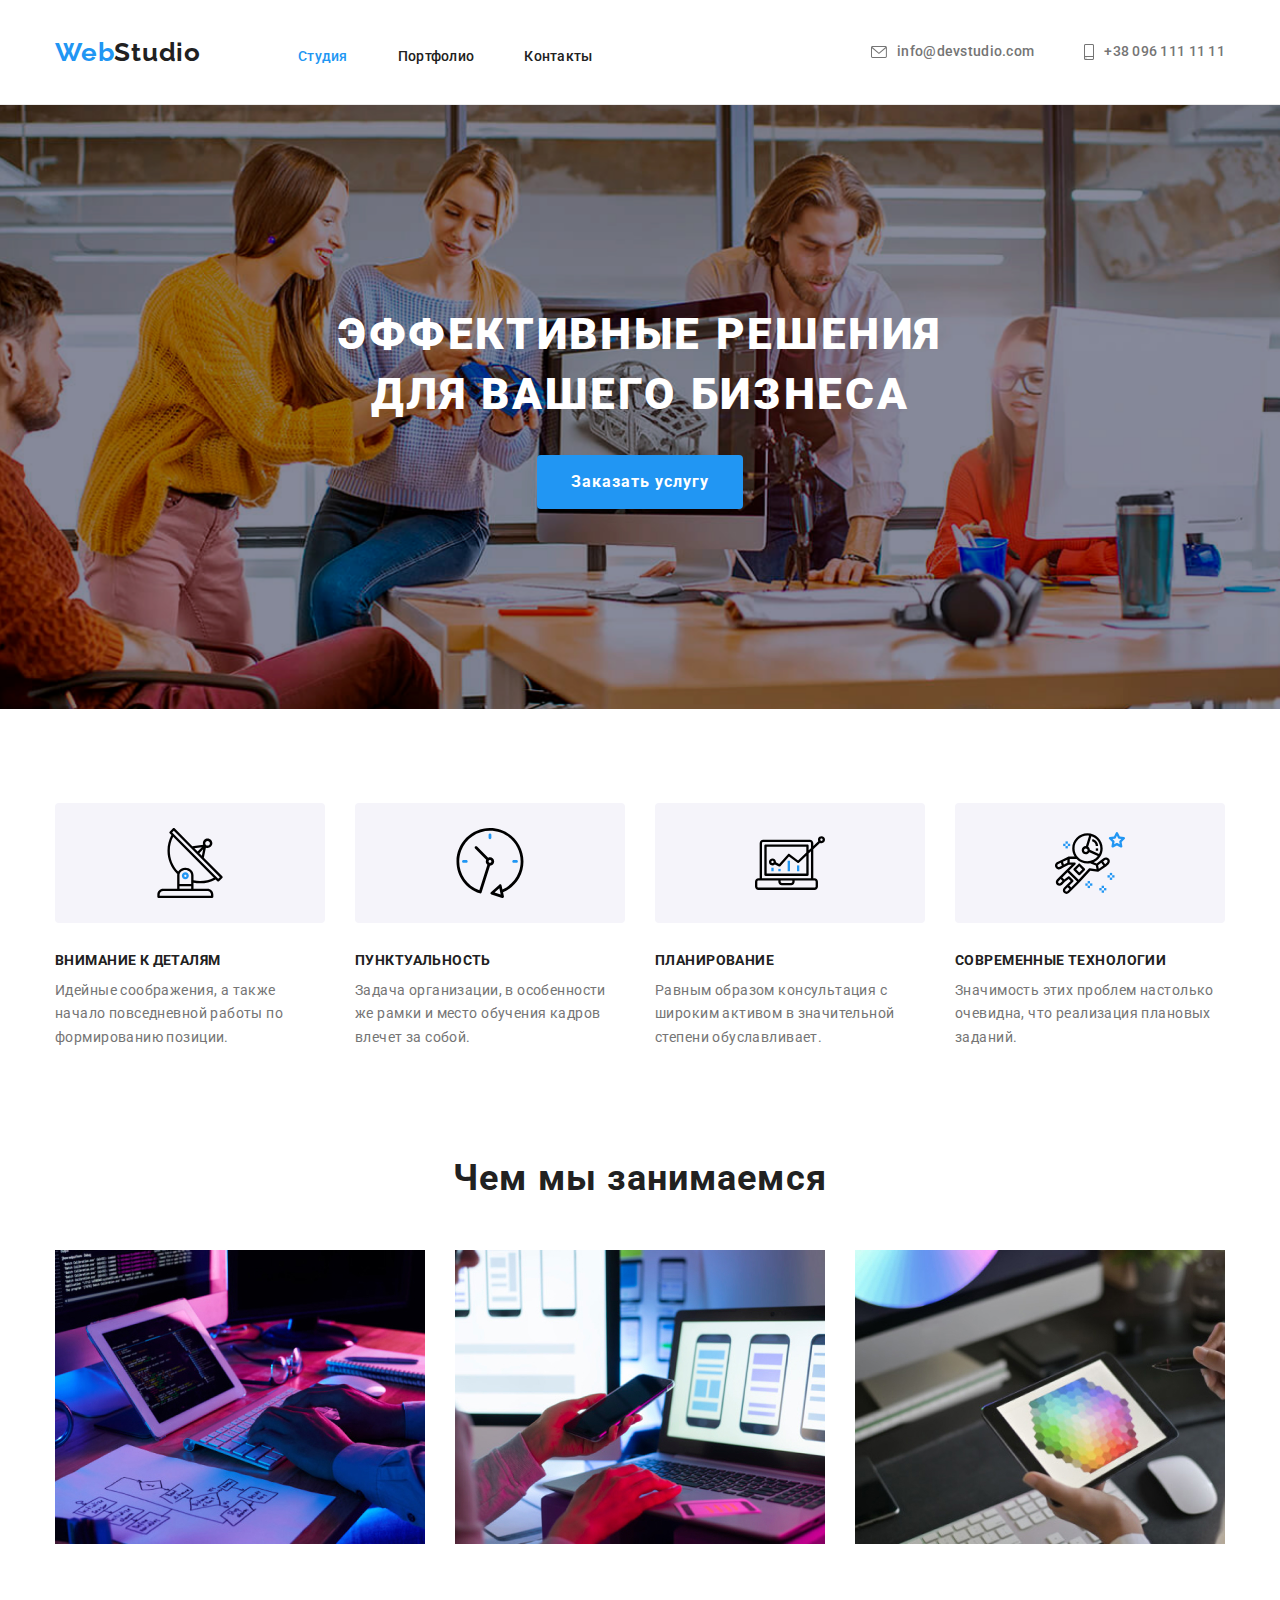
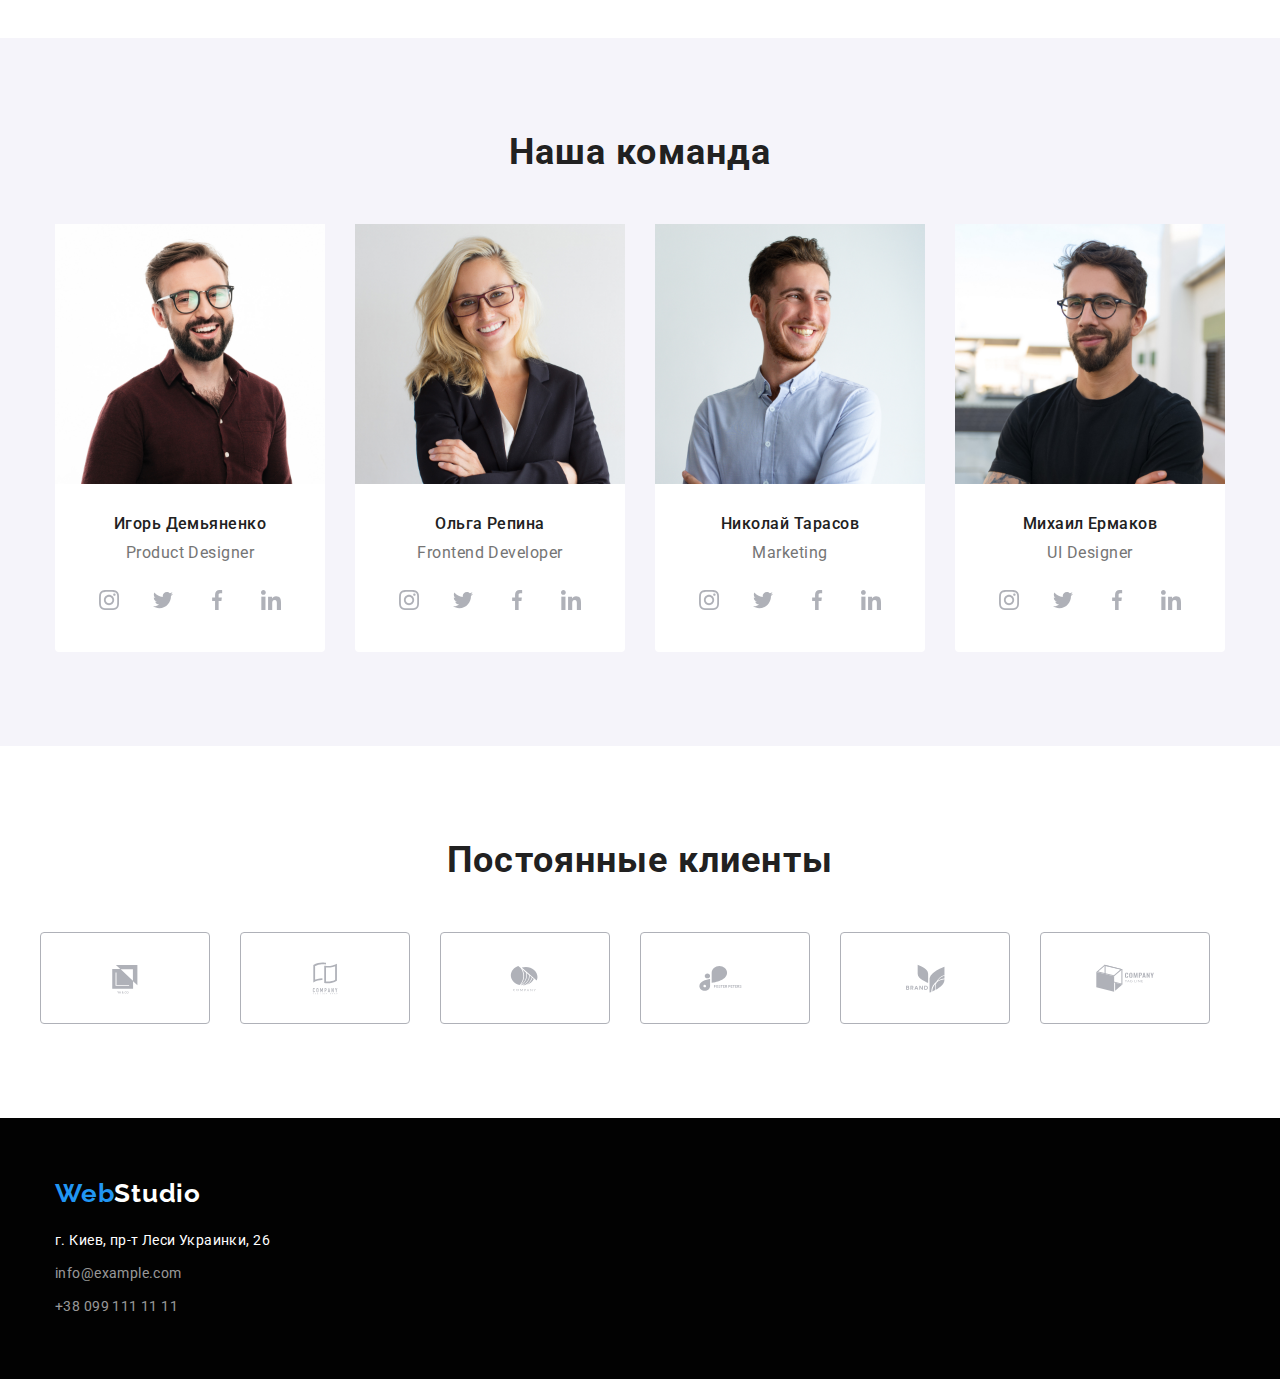
==== index.html @ 034e674b "1" ====
<!DOCTYPE html>
<html lang="ru">
  <head>
    <meta charset="UTF-8" />
    <meta http-equiv="X-UA-Compatible" content="IE=edge" />
    <meta name="viewport" content="width=device-width, initial-scale=1.0" />
    <title>Studio</title>

    <link rel="preconnect" href="https://fonts.gstatic.com" />
    <link
      href="https://fonts.googleapis.com/css2?family=Raleway:wght@700&family=Roboto:wght@400;500;700;900&display=swap"
      rel="stylesheet"
    />
    <link
      rel="stylesheet"
      type="text/css"
      href="https://cdnjs.cloudflare.com/ajax/libs/modern-normalize/1.0.0/modern-normalize.min.css"
    />
    <link rel="stylesheet" href="./css/styles.css" />
  </head>

  <body>
    <header class="header">
      <div class="container">
        <nav>
          <a class="link logo-header" href="./index.html"
            ><span class="logo-accent">Web</span>Studio</a
          >
          <ul class="header-nav">
            <li class="list-item">
              <a class="link current" href="">Студия</a>
            </li>
            <li class="list-item">
              <a class="link" href="./other/portfolio.html">Портфолио</a>
            </li>
            <li class="list-item"><a class="link" href="">Контакты</a></li>
          </ul>
        </nav>

        <ul class="contacts-header">
          <li class="list-item address-list">
            <a class="link address-link" href="mailto:info@devstudio.com">
              <svg class="address-icons-mail" width="16px" height="12px">
                <use href="./images/icon/icons.svg#icon-envelope"></use>
              </svg>
              info@devstudio.com
            </a>
          </li>
          <li class="list-item">
            <a class="link address-link" href="tel:+380961111111">
              <svg class="address-icons-phone" width="10px" height="16px">
                <use href="./images/icon/icons.svg#icon-smartphone"></use>
              </svg>
              +38 096 111 11 11</a
            >
          </li>
        </ul>
      </div>
    </header>

    <main>
      <section class="section hero-section hero-section-bg">
        <h1 class="hero-heading">
          Эффективные решения <br />для вашего бизнеса
        </h1>
        <button class="hero-button" type="button">Заказать услугу</button>
      </section>
      <section class="section advantages">
        <div class="container">
          <h2 class="visually-hidden-heading">Преимущества</h2>
          <ul class="advantages-list">
            <li class="list-item">
              <div class="advantage-bg">
                <svg class="icons-advantage" width="70px" height="70px">
                  <use href="./images/icon/icons.svg#icon-antenna"></use>
                </svg>
              </div>
              <h3>Внимание к деталям</h3>
              <p>
                Идейные соображения, а также начало повседневной работы по
                формированию позиции.
              </p>
            </li>
            <li class="list-item">
              <div class="advantage-bg">
                <svg class="icons-advantage" width="70px" height="70px">
                  <use href="./images/icon/icons.svg#icon-clock"></use>
                </svg>
              </div>
              <h3>Пунктуальность</h3>
              <p>
                Задача организации, в особенности же рамки и место обучения
                кадров влечет за собой.
              </p>
            </li>
            <li class="list-item">
              <div class="advantage-bg">
                <svg class="icons-advantage" width="70px" height="70px">
                  <use href="./images/icon/icons.svg#icon-diagram"></use>
                </svg>
              </div>
              <h3>Планирование</h3>
              <p>
                Равным образом консультация с широким активом в значительной
                степени обуславливает.
              </p>
            </li>
            <li class="list-item">
              <div class="advantage-bg">
                <svg class="icons-advantage" width="70px" height="70px">
                  <use href="./images/icon/icons.svg#icon-astronaut"></use>
                </svg>
              </div>
              <h3>Современные технологии</h3>
              <p>
                Значимость этих проблем настолько очевидна, что реализация
                плановых заданий.
              </p>
            </li>
          </ul>
        </div>
      </section>
      <section class="section what-we-do">
        <div class="container">
          <h2 class="section-heading">Чем мы занимаемся</h2>
          <ul class="card-set what-we-do">
            <li class="list-item what-we-do-item">
              <img
                src="./images/img1.jpg"
                alt="Человек печатает на клавиатуре"
                width="370"
              />
            </li>
            <li class="list-item what-we-do-item">
              <img
                src="./images/img2.jpg"
                alt="Человек синхронизирует телефон с компютером"
                width="370"
              />
            </li>
            <li class="list-item what-we-do-item">
              <img
                src="./images/img3.jpg"
                alt="Палитра цветов на планшете"
                width="370"
              />
            </li>
          </ul>
        </div>
      </section>
      <section class="section our-team">
        <div class="container">
          <h2 class="section-heading">Наша команда</h2>
          <ul class="card-set our-team">
            <li class="list-item team-participant">
              <img
                src="./images/team/img1.jpg"
                alt="Игорь Демьяненко"
                width="270"
              />
              <h3>Игорь Демьяненко</h3>
              <p>Product Designer</p>
              <ul class="list-item social-icons">
                <li class="social-icons-item">
                  <a
                    href=""
                    class="social-icons-link"
                    target="_blank"
                    rel="noopener noreferren"
                  >
                    <svg class="social-icons-svg">
                      <use href="./images/icon/icons.svg#icon-instagram"></use>
                    </svg>
                  </a>
                </li>
                <li class="social-icons-item">
                  <a
                    href=""
                    class="social-icons-link"
                    target="_blank"
                    rel="noopener noreferren"
                  >
                    <svg class="social-icons-svg">
                      <use href="./images/icon/icons.svg#icon-twitter"></use>
                    </svg>
                  </a>
                </li>
                <li class="social-icons-item">
                  <a
                    href=""
                    class="social-icons-link"
                    target="_blank"
                    rel="noopener noreferren"
                  >
                    <svg class="social-icons-svg">
                      <use href="./images/icon/icons.svg#icon-facebook"></use>
                    </svg>
                  </a>
                </li>
                <li class="social-icons-item">
                  <a
                    href=""
                    class="social-icons-link"
                    target="_blank"
                    rel="noopener noreferren"
                  >
                    <svg class="social-icons-svg">
                      <use href="./images/icon/icons.svg#icon-linkedin"></use>
                    </svg>
                  </a>
                </li>
              </ul>
            </li>
            <li class="list-item team-participant">
              <img
                src="./images/team/img2.jpg"
                alt="Ольга Репина"
                width="270"
              />
              <h3>Ольга Репина</h3>
              <p>Frontend Developer</p>
              <ul class="list-item social-icons">
                <li class="social-icons-item">
                  <a
                    href=""
                    class="social-icons-link"
                    target="_blank"
                    rel="noopener noreferren"
                  >
                    <svg class="social-icons-svg">
                      <use href="./images/icon/icons.svg#icon-instagram"></use>
                    </svg>
                  </a>
                </li>
                <li class="social-icons-item">
                  <a
                    href=""
                    class="social-icons-link"
                    target="_blank"
                    rel="noopener noreferren"
                  >
                    <svg class="social-icons-svg">
                      <use href="./images/icon/icons.svg#icon-twitter"></use>
                    </svg>
                  </a>
                </li>
                <li class="social-icons-item">
                  <a
                    href=""
                    class="social-icons-link"
                    target="_blank"
                    rel="noopener noreferren"
                  >
                    <svg class="social-icons-svg">
                      <use href="./images/icon/icons.svg#icon-facebook"></use>
                    </svg>
                  </a>
                </li>
                <li class="social-icons-item">
                  <a
                    href=""
                    class="social-icons-link"
                    target="_blank"
                    rel="noopener noreferren"
                  >
                    <svg class="social-icons-svg">
                      <use href="./images/icon/icons.svg#icon-linkedin"></use>
                    </svg>
                  </a>
                </li>
              </ul>
            </li>
            <li class="list-item team-participant">
              <img
                src="./images/team/img3.jpg"
                alt="Николай Тарасов"
                width="270"
              />
              <h3>Николай Тарасов</h3>
              <p>Marketing</p>
              <ul class="list-item social-icons">
                <li class="social-icons-item">
                  <a
                    href=""
                    class="social-icons-link"
                    target="_blank"
                    rel="noopener noreferren"
                  >
                    <svg class="social-icons-svg">
                      <use href="./images/icon/icons.svg#icon-instagram"></use>
                    </svg>
                  </a>
                </li>
                <li class="social-icons-item">
                  <a
                    href=""
                    class="social-icons-link"
                    target="_blank"
                    rel="noopener noreferren"
                  >
                    <svg class="social-icons-svg">
                      <use href="./images/icon/icons.svg#icon-twitter"></use>
                    </svg>
                  </a>
                </li>
                <li class="social-icons-item">
                  <a
                    href=""
                    class="social-icons-link"
                    target="_blank"
                    rel="noopener noreferren"
                  >
                    <svg class="social-icons-svg">
                      <use href="./images/icon/icons.svg#icon-facebook"></use>
                    </svg>
                  </a>
                </li>
                <li class="social-icons-item">
                  <a
                    href=""
                    class="social-icons-link"
                    target="_blank"
                    rel="noopener noreferren"
                  >
                    <svg class="social-icons-svg">
                      <use href="./images/icon/icons.svg#icon-linkedin"></use>
                    </svg>
                  </a>
                </li>
              </ul>
            </li>
            <li class="list-item team-participant">
              <img
                src="./images/team/img4.jpg"
                alt="Михаил Ермаков"
                width="270"
              />
              <h3>Михаил Ермаков</h3>
              <p>UI Designer</p>
              <ul class="list-item social-icons">
                <li class="social-icons-item">
                  <a
                    href=""
                    class="social-icons-link"
                    target="_blank"
                    rel="noopener noreferren"
                  >
                    <svg class="social-icons-svg">
                      <use href="./images/icon/icons.svg#icon-instagram"></use>
                    </svg>
                  </a>
                </li>
                <li class="social-icons-item">
                  <a
                    href=""
                    class="social-icons-link"
                    target="_blank"
                    rel="noopener noreferren"
                  >
                    <svg class="social-icons-svg">
                      <use href="./images/icon/icons.svg#icon-twitter"></use>
                    </svg>
                  </a>
                </li>
                <li class="social-icons-item">
                  <a
                    href=""
                    class="social-icons-link"
                    target="_blank"
                    rel="noopener noreferren"
                  >
                    <svg class="social-icons-svg">
                      <use href="./images/icon/icons.svg#icon-facebook"></use>
                    </svg>
                  </a>
                </li>
                <li class="social-icons-item">
                  <a
                    href=""
                    class="social-icons-link"
                    target="_blank"
                    rel="noopener noreferren"
                  >
                    <svg class="social-icons-svg">
                      <use href="./images/icon/icons.svg#icon-linkedin"></use>
                    </svg>
                  </a>
                </li>
              </ul>
            </li>
          </ul>
        </div>
      </section>
      <section class="section">
        <div class="container-1">
          <h2 class="section-heading">Постоянные клиенты</h2>
          <ul class="clients-list">
            <li class="list-item">
              <a class="link client" aria-label="client" href="">
                <svg class="icon-client" width="106px" height="60px">
                  <use href="../images/icon/icons.svg#icon-client1"></use>
                </svg>
              </a>
            </li>
            <li class="list-item">
              <a class="link client" aria-label="client" href="">
                <svg class="icon-client" width="106px" height="60px">
                  <use href="../images/icon/icons.svg#icon-client2"></use>
                </svg>
              </a>
            </li>
            <li class="list-item">
              <a class="link client" aria-label="client" href="">
                <svg class="icon-client" width="106px" height="60px">
                  <use href="../images/icon/icons.svg#icon-client3"></use>
                </svg>
              </a>
            </li>
            <li class="list-item">
              <a class="link client" aria-label="client" href="">
                <svg class="icon-client" width="106px" height="60px">
                  <use href="../images/icon/icons.svg#icon-client4"></use>
                </svg>
              </a>
            </li>
            <li class="list-item">
              <a class="link client" aria-label="client" href="">
                <svg class="icon-client" width="106px" height="60px">
                  <use href="../images/icon/icons.svg#icon-client5"></use>
                </svg>
              </a>
            </li>
            <li class="list-item">
              <a class="link client" aria-label="client" href="">
                <svg class="icon-client" width="106px" height="60px">
                  <use href="../images/icon/icons.svg#icon-client6"></use>
                </svg>
              </a>
            </li>
          </ul>
        </div>
      </section>
    </main>
    <footer class="footer">
      <div class="container">
        <a class="link logo-footer" href="./index.html"
          ><span class="logo-accent">Web</span>Studio</a
        >
        <address>
          <p class="address-footer">г. Киев, пр-т Леси Украинки, 26</p>
          <ul class="contacts-footer">
            <li class="list-item">
              <a class="link" href="mailto:info@example.com"
                >info@example.com</a
              >
            </li>
            <li class="list-item">
              <a class="link" href="tel:+380991111111">+38 099 111 11 11</a>
            </li>
          </ul>
        </address>
      </div>
    </footer>
  </body>
</html>
---- css/styles.css ----
:root {
  --main-text-color: #757575;
  --heading-text-color: #212121;
  --accent-color: #2196f3;
  --primary-white-color: #fff;
  --background-color-light-grey: #f5f4fa;
  --background-color-dark-gray: #020202;
  --main-font: "Roboto", sans-serif;
  --social-color: #afb1b8;

  --corner-radius: 4px;
  --card-items-gap: 30px;
}
html {
  box-sizing: border-box;
}
*,
*::before,
*::after {
  box-sizing: inherit;
}
body {
  font-family: var(--main-font);
  font-style: normal;
  background-color: var(--primary-white-color);
  color: var(--main-text-color);
}
h1,
h2,
h3,
p {
  margin-top: 0;
}

ul {
  margin: 0;
  padding-left: 0;
}

img {
  display: block;
  max-width: 100%;
  height: auto;
}

.container {
  width: 1200px;
  padding-left: 15px;
  padding-right: 15px;
  margin-right: auto;
  margin-left: auto;
}

.link {
  text-decoration: none;
}

.list-item .link:hover,
.list-item .link:focus {
  color: var(--accent-color);
}

.list-item {
  list-style-type: none;
}
.section-heading {
  font-weight: 700;
  font-size: 36px;
  line-height: 1.166;
  text-align: center;
  letter-spacing: 0.03em;

  color: var(--heading-text-color);
  margin-bottom: 50px;
}
.card-set {
  display: flex;
  flex-wrap: wrap;
}
.section {
  padding-top: 94px;
  padding-bottom: 94px;
}

.logo-header {
  font-family: "Raleway";
  font-style: normal;
  font-weight: 700;
  font-size: 26px;
  line-height: 1.19;
  letter-spacing: 0.03em;
  color: var(--heading-text-color);

  margin-right: 93px;
}
.logo-footer {
  font-family: "Raleway";
  font-style: normal;
  font-weight: 700;
  font-size: 26px;
  line-height: 1.19;
  letter-spacing: 0.03em;
  color: var(--primary-white-color);
  display: inline-block;
  margin-bottom: 20px;
}
.logo-accent {
  color: var(--accent-color);
}
.header {
  border-bottom: 1px solid #ececec;
}
.header .container {
  display: flex;
  align-items: center;
  padding-top: 24px;
  padding-bottom: 24px;
}
.header-nav {
  font-weight: 500;
  font-size: 14px;
  line-height: 1.14;
  letter-spacing: 0.02em;

  color: var(--heading-text-color);

  display: inline-flex;
}
.header-nav .list-item:not(:last-child) {
  margin-right: 50px;
}
.header-nav .link {
  color: var(--heading-text-color);
  padding-bottom: 20px;
  padding-top: 20px;
}
.header-nav .current {
  color: var(--accent-color);
}
.contacts-header .link {
  color: var(--main-text-color);
  padding-bottom: 20px;
  padding-top: 20px;
}
.contacts-header .list-item:not(:last-child) {
  margin-right: 50px;
}
.contacts-header {
  font-style: normal;
  font-weight: 500;
  font-size: 14px;
  line-height: 1.14;
  letter-spacing: 0.02em;
  color: var(--main-text-color);
  display: flex;
  margin-left: auto;
  align-items: center;
}
.hero-section {
  margin-left: auto;
  margin-right: auto;
  text-align: center;
  padding-top: 200px;
  padding-bottom: 200px;
}
.hero-section-bg {
  background-image: url(../images/main.png);
  background-repeat: no-repeat;
  background-position: center;
  background-size: cover;
}
.hero-heading {
  font-weight: 900;
  font-size: 44px;
  line-height: 1.36;
  letter-spacing: 0.06em;
  text-transform: uppercase;
  margin-left: auto;
  margin-right: auto;
  margin-bottom: 30px;
  color: var(--primary-white-color);
}
.hero-button {
  background-color: var(--accent-color);
  color: var(--primary-white-color);
  font-weight: 700;
  font-size: 16px;
  line-height: 1.87;
  text-align: center;
  letter-spacing: 0.06em;
  cursor: pointer;
  padding: 10px 32px;
  border-radius: var(--corner-radius);
  border-color: transparent;
  min-width: 200px;
  min-height: 50px;
}
.section.advantages {
  padding-bottom: 0px;
}
.advantages-list {
  display: flex;
  flex-wrap: wrap;
  margin-left: -30px;
  margin-top: -30px;
}
.advantages-list .list-item {
  margin-top: var(--card-items-gap);
  margin-left: var(--card-items-gap);
  flex-basis: calc((100% - 120px) / 4);
}
.visually-hidden-heading {
  position: absolute;
  width: 1px;
  height: 1px;
  border: 0;
  margin: -1px;
  padding: 0;
  clip: rect(0 0 0 0);
  overflow: hidden;
}
.advantages-list h3 {
  font-weight: 700;
  font-size: 14px;
  line-height: 1.14;
  letter-spacing: 0.03em;
  text-transform: uppercase;
  color: var(--heading-text-color);
  margin-bottom: 10px;
}
.advantages-list p {
  font-weight: 400;
  font-size: 14px;
  line-height: 1.71;
  letter-spacing: 0.03em;

  color: var(--main-text-color);
}
.what-we-do-item {
  margin-top: var(--card-items-gap);
  margin-left: var(--card-items-gap);
  flex-basis: calc((100% - 90px) / 3);
}
.card-set.what-we-do {
  margin-top: -30px;
  margin-left: -30px;
}
.section.our-team {
  background-color: var(--background-color-light-grey);
}
.card-set.our-team {
  margin-top: -30px;
  margin-left: -30px;
}
.list-item.team-participant {
  margin-top: var(--card-items-gap);
  margin-left: var(--card-items-gap);
  flex-basis: calc((100% - 120px) / 4);
  background-color: var(--primary-white-color);
  border-radius: var(--corner-radius);
}
.team-participant img {
  margin-bottom: 30px;
}
.team-participant > h3 {
  font-weight: 500;
  font-size: 16px;
  line-height: 1.187;
  letter-spacing: 0.03em;
  color: var(--heading-text-color);
  text-align: center;
  margin-bottom: 10px;
}
.team-participant > p {
  font-weight: 400;
  font-size: 16px;
  line-height: 1.187;
  letter-spacing: 0.03em;
  text-align: center;

  color: var(--main-text-color);
}
.studio-works-nav {
  display: flex;
  justify-content: center;
  margin-bottom: 50px;
}
.studio-works-nav .list-item:not(:last-child) {
  margin-right: 8px;
}
.button-studio-works {
  font-family: var(--main-font);
  font-weight: 500;
  font-size: 16px;
  line-height: 1.62;
  text-align: center;
  letter-spacing: 0.03em;
  color: var(--heading-text-color);
  background-color: var(--background-color-light-grey);
  cursor: pointer;
  border-radius: var(--corner-radius);
  border-color: transparent;
  padding: 6px 22px;
}
.button-studio-works:hover,
.button-studio-works:focus {
  color: #fff;
  background-color: var(--accent-color);
  cursor: pointer;
}
.studio-work-item-description {
  padding: 20px 24px;
  border: 1px solid #eeee;
}
.studio-work-item h2 {
  font-weight: 700;
  font-size: 18px;
  line-height: 2;
  letter-spacing: 0.06em;

  color: var(--heading-text-color);
  margin-bottom: 4px;
}
.studio-work-item p {
  font-weight: 400;
  font-size: 16px;
  line-height: 1.87;
  letter-spacing: 0.03em;

  color: var(--main-text-color);
  margin-bottom: 0;
}
.list-item.studio-work-item {
  margin-top: var(--card-items-gap);
  margin-left: var(--card-items-gap);
  flex-basis: calc((100% - 90px) / 3);
}
.card-set.studio-works {
  margin-top: -30px;
  margin-left: -30px;
}

/* для сітки без формули */
/* .studio-work-item {
  margin-bottom: 30px;
}

.card-set.studio-works {
  justify-content: space-between;
} */
.footer {
  display: flex;
  padding-top: 60px;
  padding-bottom: 60px;
  background-color: var(--background-color-dark-gray);
}
.footer.container {
  margin-right: auto;
}
.contacts-footer {
  font-style: normal;
  font-weight: 400;
  font-size: 14px;
  line-height: 1.71;
  letter-spacing: 0.03em;
  color: rgba(255, 255, 255, 0.6);
}
.contacts-footer .link {
  color: rgba(255, 255, 255, 0.6);
}
.address-footer {
  font-style: normal;
  font-weight: 400;
  font-size: 14px;
  line-height: 1.71;
  letter-spacing: 0.03em;
  color: var(--primary-white-color);
  margin-bottom: 9px;
}
.contacts-footer .list-item:not(:last-child) {
  margin-bottom: 9px;
}
.social-icons {
  display: flex;
  justify-content: center;
}
.social-icons-item:not(:last-child) {
  margin-right: 10px;
  padding-bottom: 30px;
}
.social-icons-link {
  display: flex;
  align-items: center;
  justify-content: center;
  width: 44px;
  height: 44px;
  border-radius: 50%;
  background-color: var(--primary-white-color);
}
.social-icons-link:focus,
.social-icons-link:hover {
  background-color: var(--accent-color);
}
.social-icons-link:hover .social-icons-svg,
.social-icons-link:focus .social-icons-svg {
  fill: var(--primary-white-color);
}
.social-icons-svg {
  fill: var(--social-color);
  width: 20px;
  height: 20px;
}
.address-icons-mail {
  fill: currentColor;
  margin-right: 10px;
}
.address-list {
  display: flex;
}
.address-link {
  display: inline-flex;
  align-items: center;
}
.address-icons-phone {
  fill: currentColor;
  margin-right: 10px;
}
.address-link:not(:last-child) {
  margin-right: 30px;
}
.advantage-bg {
  width: 270px;
  height: 120px;
  margin-bottom: 30px;
  background-color: var(--background-color-light-grey);
  display: flex;
  align-items: center;
  justify-content: center;
  border-radius: 4px;
}
.clients-list {
  display: flex;
  flex-wrap: wrap;
  justify-content: center;
}

.link.client {
  display: flex;
  width: 170px;
  height: 92px;
  padding: 16px 32px;
  border-radius: 4px;
  border: 1px solid var(--social-color);
  margin-right: 30px;
}

.link.client:hover,
.link.client:focus {
  border-color: var(--accent-color);
}
.icon-client {
  fill: var(--social-color);
}

.link:hover .icon-client,
.link:focus .icon-client {
  fill: var(--accent-color);
}
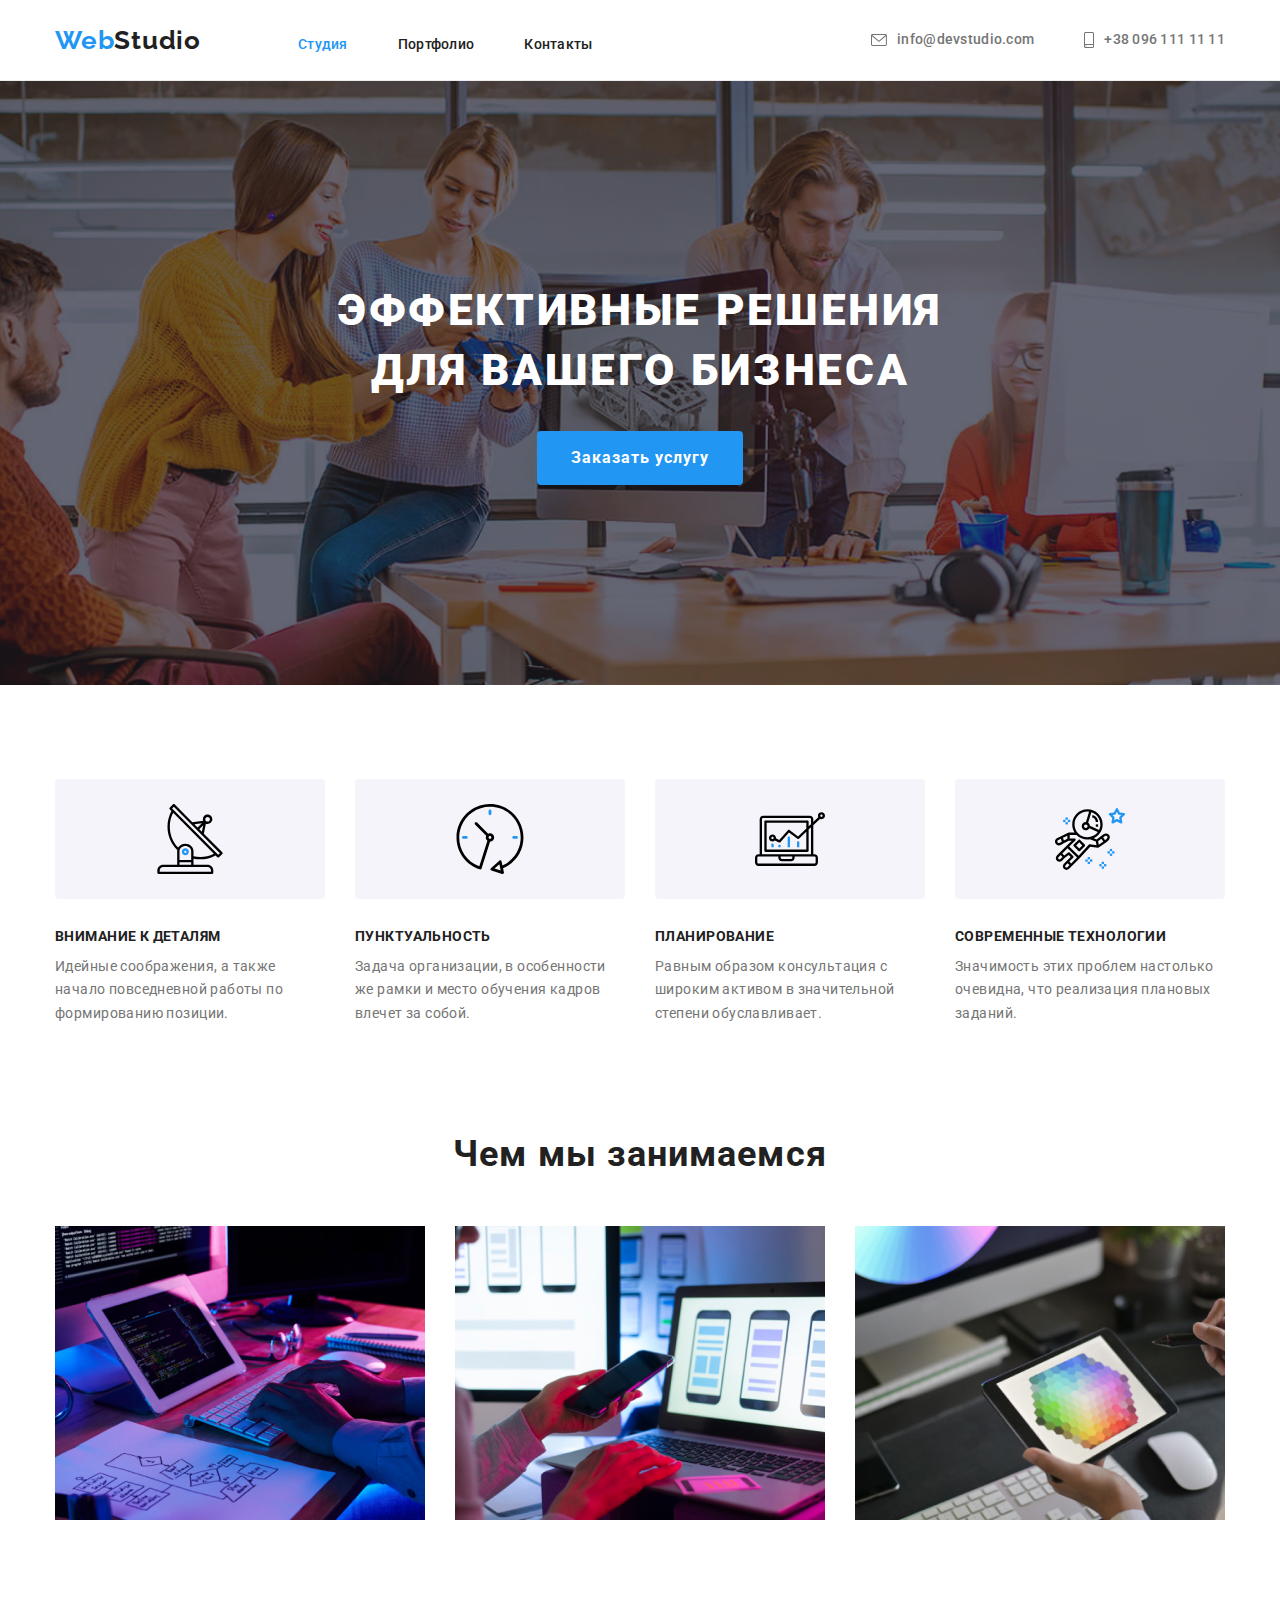
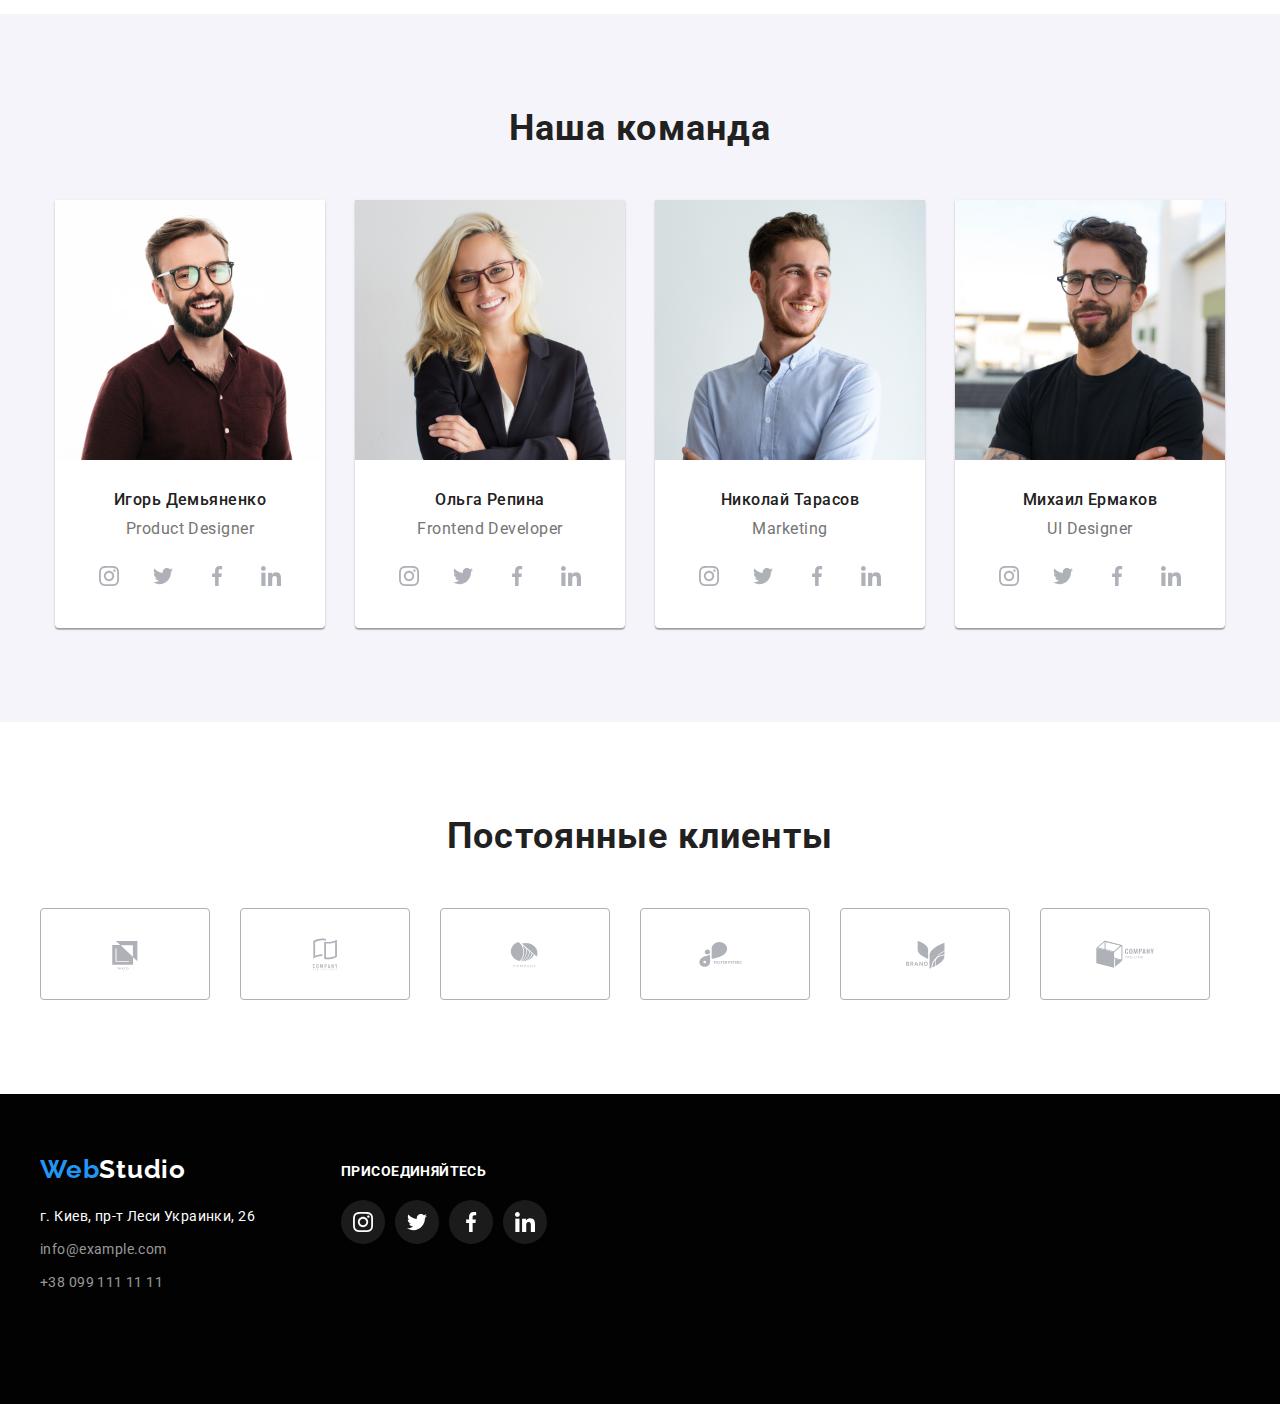
==== commit a32514f6: "full" ====
--- a/index.html
+++ b/index.html
@@ -442,23 +442,82 @@
       </section>
     </main>
     <footer class="footer">
-      <div class="container">
-        <a class="link logo-footer" href="./index.html"
-          ><span class="logo-accent">Web</span>Studio</a
-        >
-        <address>
-          <p class="address-footer">г. Киев, пр-т Леси Украинки, 26</p>
-          <ul class="contacts-footer">
-            <li class="list-item">
-              <a class="link" href="mailto:info@example.com"
-                >info@example.com</a
+      <div class="container-f">
+        <div class="footer-contacts-wrapper">
+          <a class="link logo-footer" href="./index.html"
+            ><span class="logo-accent">Web</span>Studio</a
+          >
+          <address>
+            <p class="address-footer">г. Киев, пр-т Леси Украинки, 26</p>
+            <ul class="contacts-footer">
+              <li class="list-item">
+                <a class="link" href="mailto:info@example.com"
+                  >info@example.com</a
+                >
+              </li>
+              <li class="list-item">
+                <a class="link" href="tel:+380991111111">+38 099 111 11 11</a>
+              </li>
+            </ul>
+          </address>
+        </div>
+        <div class="join-us-wrapper">
+          <h3>Присоединяйтесь</h3>
+          <ul class="socials-list-footer">
+            <li class="list-item">
+              <a
+                class="social-icons-link-f"
+                target="_blank"
+                rel="noopener noreffer"
+                aria-label="Instagram"
+                href="https://www.instagram.com"
               >
-            </li>
-            <li class="list-item">
-              <a class="link" href="tel:+380991111111">+38 099 111 11 11</a>
+                <svg class="icon-footer">
+                  <use href="../images/icon/icons.svg#icon-instagram"></use>
+                </svg>
+              </a>
+            </li>
+            <li class="list-item">
+              <a
+                class="social-icons-link-f"
+                target="_blank"
+                rel="noopener noreffer"
+                aria-label="Twitter"
+                href="https://twitter.com"
+              >
+                <svg class="icon-footer">
+                  <use href="./images/icon/icons.svg#icon-twitter"></use>
+                </svg>
+              </a>
+            </li>
+            <li class="list-item">
+              <a
+                class="social-icons-link-f"
+                target="_blank"
+                rel="noopener noreffer"
+                aria-label="Facebook"
+                href="https://facebook.com"
+              >
+                <svg class="icon-footer">
+                  <use href="./images/icon/icons.svg#icon-facebook"></use>
+                </svg>
+              </a>
+            </li>
+            <li class="list-item">
+              <a
+                class="social-icons-link-f"
+                target="_blank"
+                rel="noopener noreffer"
+                aria-label="Linkedin"
+                href="https://linkedin.com"
+              >
+                <svg class="link icon-footer">
+                  <use href="./images/icon/icons.svg#icon-linkedin"></use>
+                </svg>
+              </a>
             </li>
           </ul>
-        </address>
+        </div>
       </div>
     </footer>
   </body>
--- a/css/styles.css
+++ b/css/styles.css
@@ -111,6 +111,8 @@
   border-bottom: 1px solid #ececec;
 }
 .header .container {
+  max-width: 1600px;
+  max-height: 80px;
   display: flex;
   align-items: center;
   padding-top: 24px;
@@ -164,10 +166,16 @@
   padding-bottom: 200px;
 }
 .hero-section-bg {
-  background-image: url(../images/main.png);
+  background-image: linear-gradient(
+      to right,
+      rgba(47, 48, 58, 0.4),
+      rgba(47, 48, 58, 0.4)
+    ),
+    url(../images/main.png);
   background-repeat: no-repeat;
   background-position: center;
   background-size: cover;
+  max-width: 1600px;
 }
 .hero-heading {
   font-weight: 900;
@@ -241,6 +249,7 @@
   margin-left: var(--card-items-gap);
   flex-basis: calc((100% - 90px) / 3);
 }
+
 .card-set.what-we-do {
   margin-top: -30px;
   margin-left: -30px;
@@ -258,6 +267,9 @@
   flex-basis: calc((100% - 120px) / 4);
   background-color: var(--primary-white-color);
   border-radius: var(--corner-radius);
+  box-shadow: 0px 1px 3px rgba(0, 0, 0, 0.12), 0px 1px 1px rgba(0, 0, 0, 0.14),
+    0px 2px 1px rgba(0, 0, 0, 0.2);
+  border-radius: 0px 0px 4px 4px;
 }
 .team-participant img {
   margin-bottom: 30px;
@@ -307,6 +319,8 @@
   color: #fff;
   background-color: var(--accent-color);
   cursor: pointer;
+  box-shadow: 0px 3px 1px rgba(0, 0, 0, 0.1), 0px 1px 2px rgba(0, 0, 0, 0.08),
+    0px 2px 2px rgba(0, 0, 0, 0.12);
 }
 .studio-work-item-description {
   padding: 20px 24px;
@@ -335,6 +349,11 @@
   margin-left: var(--card-items-gap);
   flex-basis: calc((100% - 90px) / 3);
 }
+.list-item.studio-work-item:hover,
+.list-item.studio-work-item:focus {
+  box-shadow: 0px 1px 1px rgba(0, 0, 0, 0.12), 0px 4px 4px rgba(0, 0, 0, 0.06),
+    1px 4px 6px rgba(0, 0, 0, 0.16);
+}
 .card-set.studio-works {
   margin-top: -30px;
   margin-left: -30px;
@@ -354,7 +373,7 @@
   padding-bottom: 60px;
   background-color: var(--background-color-dark-gray);
 }
-.footer.container {
+.footer.container-f {
   margin-right: auto;
 }
 .contacts-footer {
@@ -466,3 +485,81 @@
 .link:focus .icon-client {
   fill: var(--accent-color);
 }
+.contacts-footer .list-item:not(:last-child) {
+  margin-bottom: 9px;
+}
+.container-f {
+  display: flex;
+  flex-direction: row;
+  align-items: flex-start;
+  align-content: flex-start;
+  justify-content: flex-start;
+  width: 1200px;
+  margin-right: auto;
+  margin-left: auto;
+}
+.join-us-wrapper {
+  display: block;
+  align-items: center;
+  justify-content: center;
+  margin-top: 10px;
+  margin-left: 70px;
+}
+.join-us-wrapper h3 {
+  display: flex;
+  font-weight: 700;
+  font-size: 14px;
+  line-height: 1.14;
+  letter-spacing: 0.03em;
+  text-transform: uppercase;
+
+  color: #fff;
+  margin-bottom: 20px;
+}
+.footer-contacts-wrapper {
+  display: inline-flex;
+  flex-wrap: wrap;
+  justify-content: space-between;
+  max-width: 231px;
+}
+.socials-list-footer {
+  display: flex;
+  justify-content: space-between;
+  width: 44px;
+  height: 44px;
+  margin-right: 70px;
+  margin-bottom: 100px;
+}
+
+.icon-footer {
+  display: flex;
+  fill: #fff;
+  width: 20px;
+  height: 20px;
+}
+
+.social-icons-link-f {
+  display: flex;
+  align-items: center;
+  justify-content: center;
+  width: 44px;
+  height: 44px;
+  border-radius: 50%;
+  background-color: rgba(255, 255, 255, 0.1);
+}
+
+.social-icons-link-f:hover,
+.social-icons-link-f:focus {
+  background-color: var(--accent-color);
+}
+.socials-list-footer .list-item:not(:last-child) {
+  margin-right: 10px;
+}
+.social-icons-f {
+  display: flex;
+  justify-content: center;
+}
+.social-icons-item-f:not(:last-child) {
+  margin-right: 10px;
+  padding-bottom: 30px;
+}
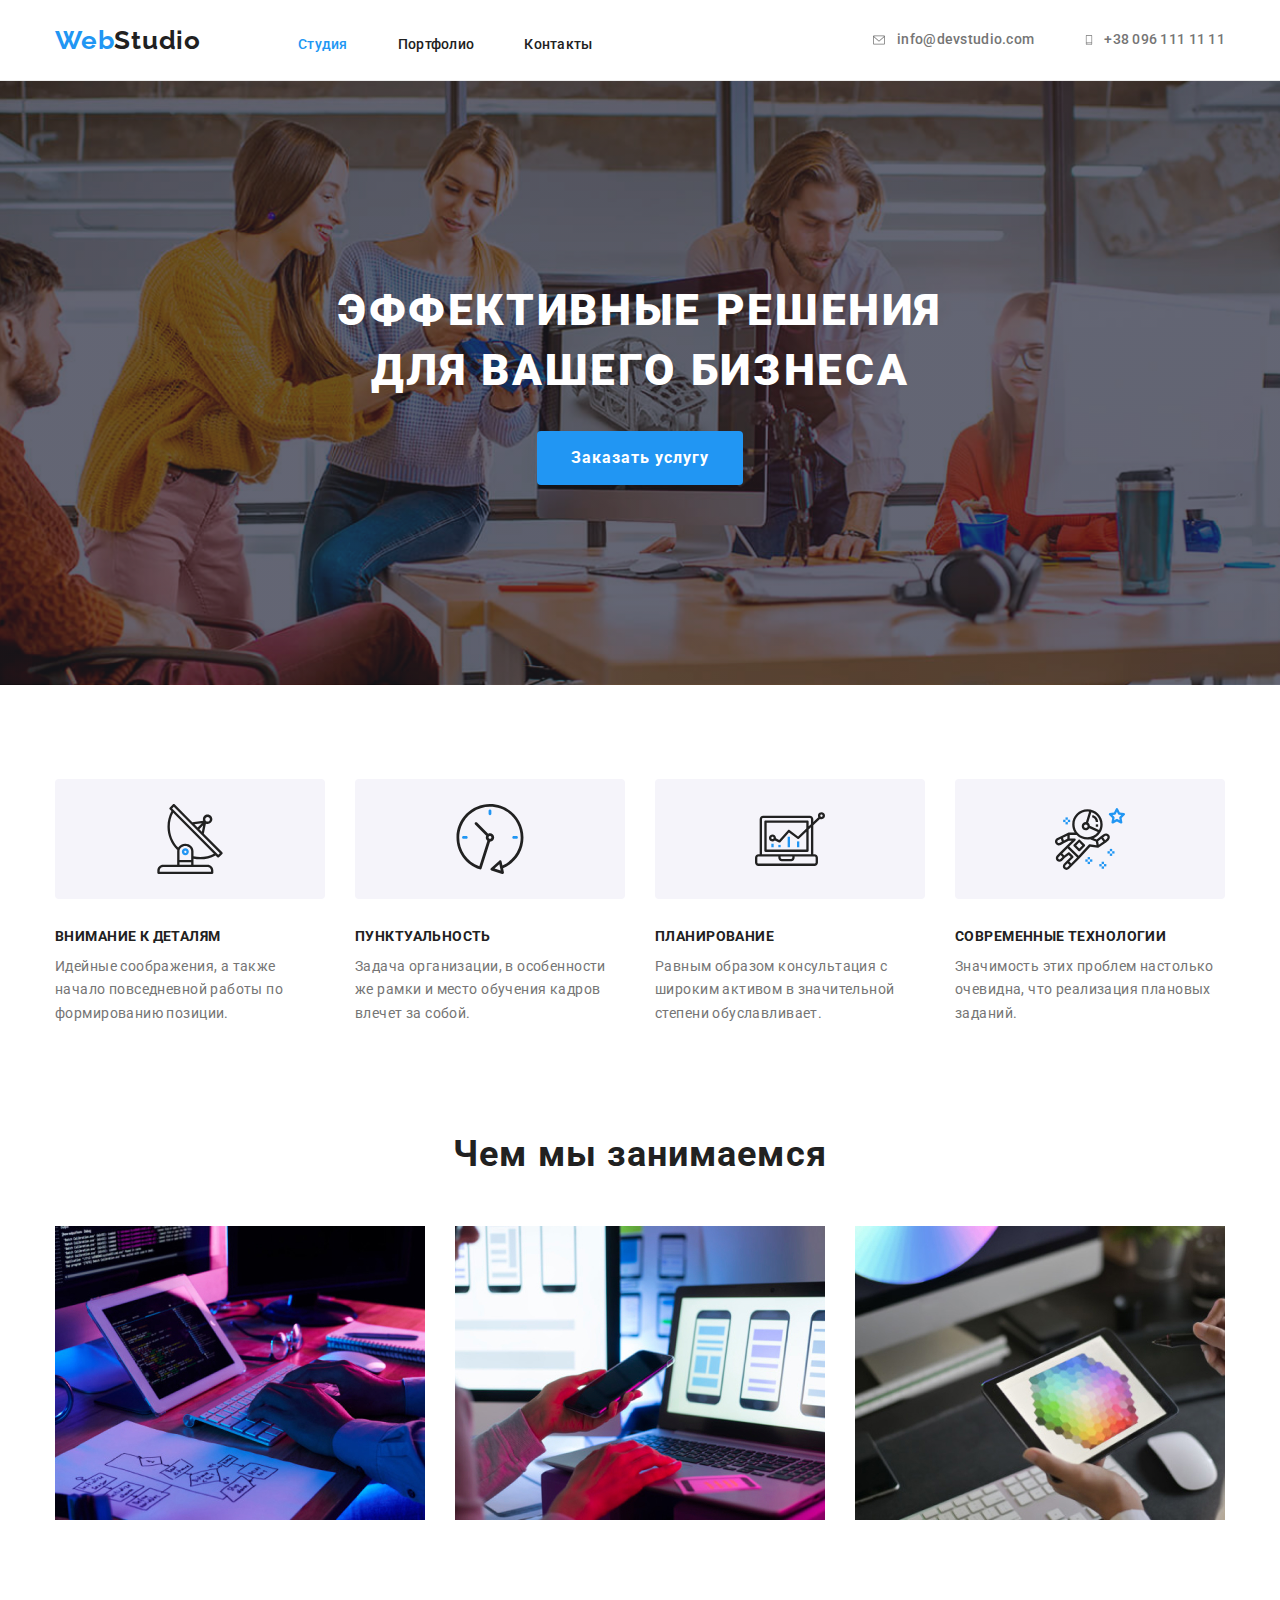
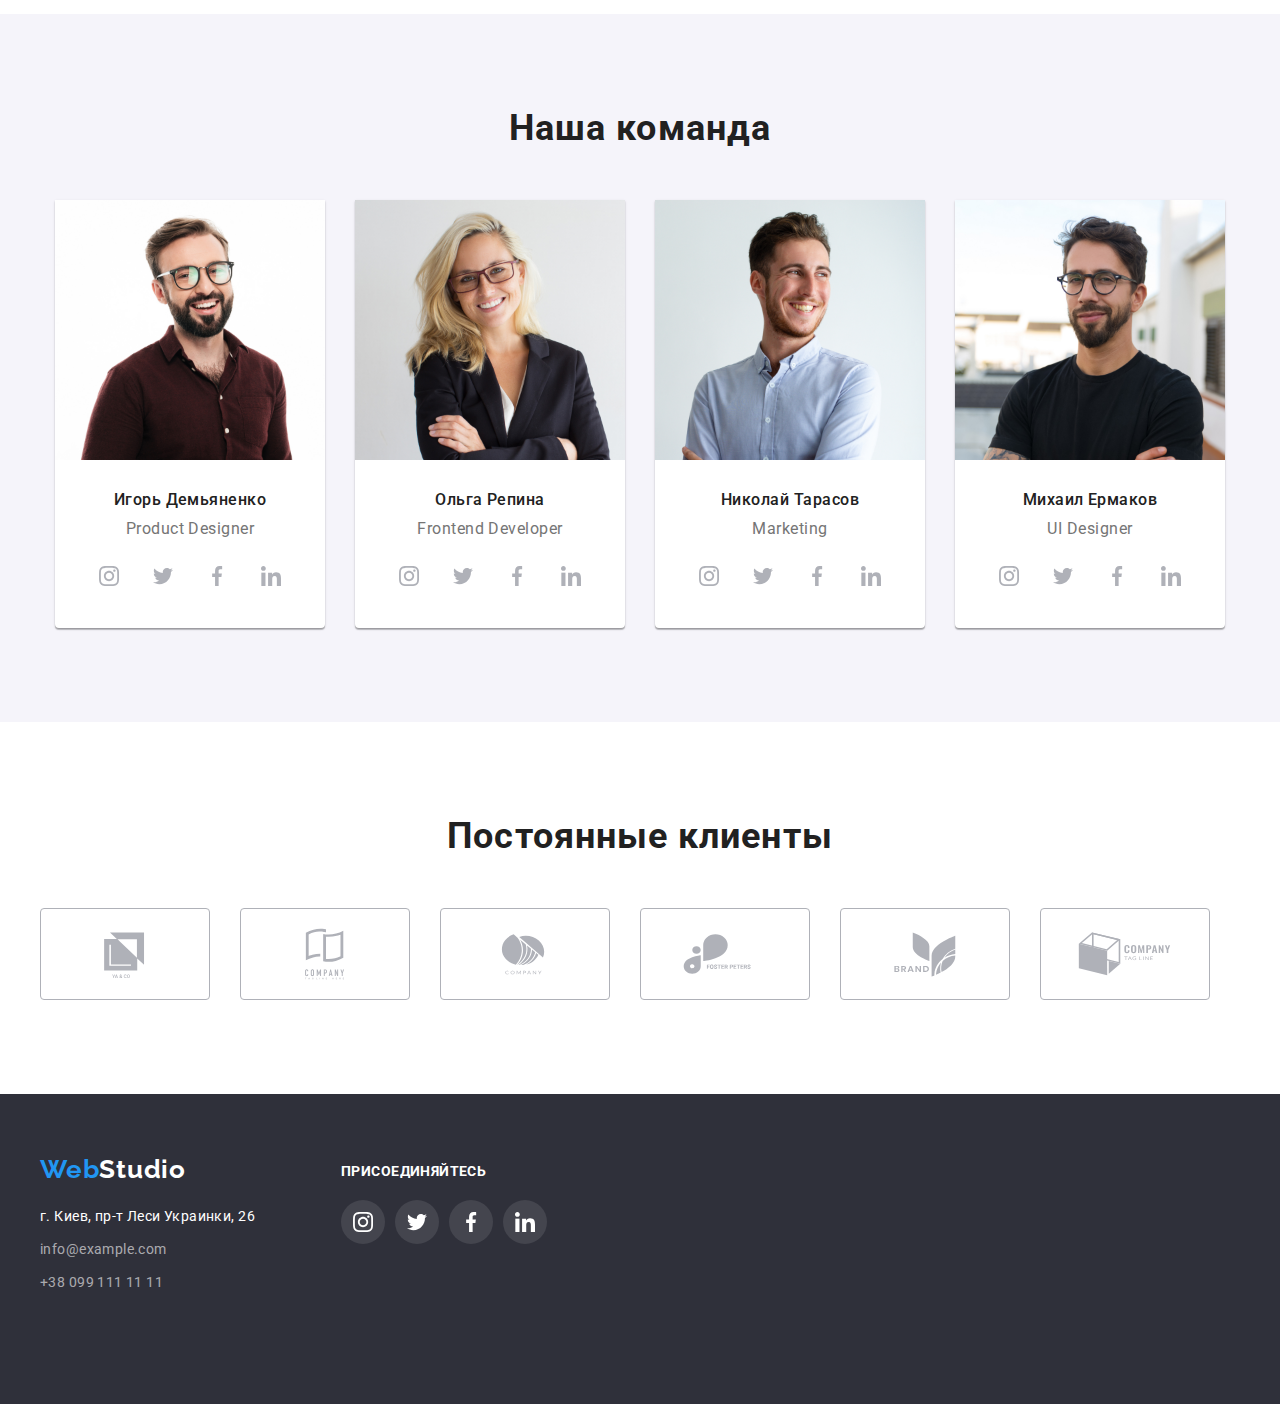
==== commit 7d8eca36: "2" ====
--- a/index.html
+++ b/index.html
@@ -397,43 +397,46 @@
           <ul class="clients-list">
             <li class="list-item">
               <a class="link client" aria-label="client" href="">
-                <svg class="icon-client" width="106px" height="60px">
-                  <use href="../images/icon/icons.svg#icon-client1"></use>
+                <svg class="icon-client" viewBox="0 0 106 60">
+                  <use
+                    href="./images/icon/icons.svg#icon-client1"
+                    wight="106px"
+                  ></use>
+                </svg>
+              </a>
+            </li>
+            <li class="list-item">
+              <a class="link client" aria-label="client" href="">
+                <svg class="icon-client" width="106px" height="auto">
+                  <use href="./images/icon/icons.svg#icon-client2"></use>
                 </svg>
               </a>
             </li>
             <li class="list-item">
               <a class="link client" aria-label="client" href="">
                 <svg class="icon-client" width="106px" height="60px">
-                  <use href="../images/icon/icons.svg#icon-client2"></use>
+                  <use href="./images/icon/icons.svg#icon-client3"></use>
                 </svg>
               </a>
             </li>
             <li class="list-item">
               <a class="link client" aria-label="client" href="">
                 <svg class="icon-client" width="106px" height="60px">
-                  <use href="../images/icon/icons.svg#icon-client3"></use>
+                  <use href="./images/icon/icons.svg#icon-client4"></use>
                 </svg>
               </a>
             </li>
             <li class="list-item">
               <a class="link client" aria-label="client" href="">
                 <svg class="icon-client" width="106px" height="60px">
-                  <use href="../images/icon/icons.svg#icon-client4"></use>
+                  <use href="./images/icon/icons.svg#icon-client5"></use>
                 </svg>
               </a>
             </li>
             <li class="list-item">
               <a class="link client" aria-label="client" href="">
                 <svg class="icon-client" width="106px" height="60px">
-                  <use href="../images/icon/icons.svg#icon-client5"></use>
-                </svg>
-              </a>
-            </li>
-            <li class="list-item">
-              <a class="link client" aria-label="client" href="">
-                <svg class="icon-client" width="106px" height="60px">
-                  <use href="../images/icon/icons.svg#icon-client6"></use>
+                  <use href="./images/icon/icons.svg#icon-client6"></use>
                 </svg>
               </a>
             </li>
@@ -473,7 +476,7 @@
                 href="https://www.instagram.com"
               >
                 <svg class="icon-footer">
-                  <use href="../images/icon/icons.svg#icon-instagram"></use>
+                  <use href="./images/icon/icons.svg#icon-instagram"></use>
                 </svg>
               </a>
             </li>
--- a/css/styles.css
+++ b/css/styles.css
@@ -5,6 +5,7 @@
   --primary-white-color: #fff;
   --background-color-light-grey: #f5f4fa;
   --background-color-dark-gray: #020202;
+  --background-color-footer: #2f303a;
   --main-font: "Roboto", sans-serif;
   --social-color: #afb1b8;
 
@@ -371,7 +372,7 @@
   display: flex;
   padding-top: 60px;
   padding-bottom: 60px;
-  background-color: var(--background-color-dark-gray);
+  background-color: var(--background-color-footer);
 }
 .footer.container-f {
   margin-right: auto;
@@ -478,6 +479,7 @@
   border-color: var(--accent-color);
 }
 .icon-client {
+  height: 60px;
   fill: var(--social-color);
 }
 
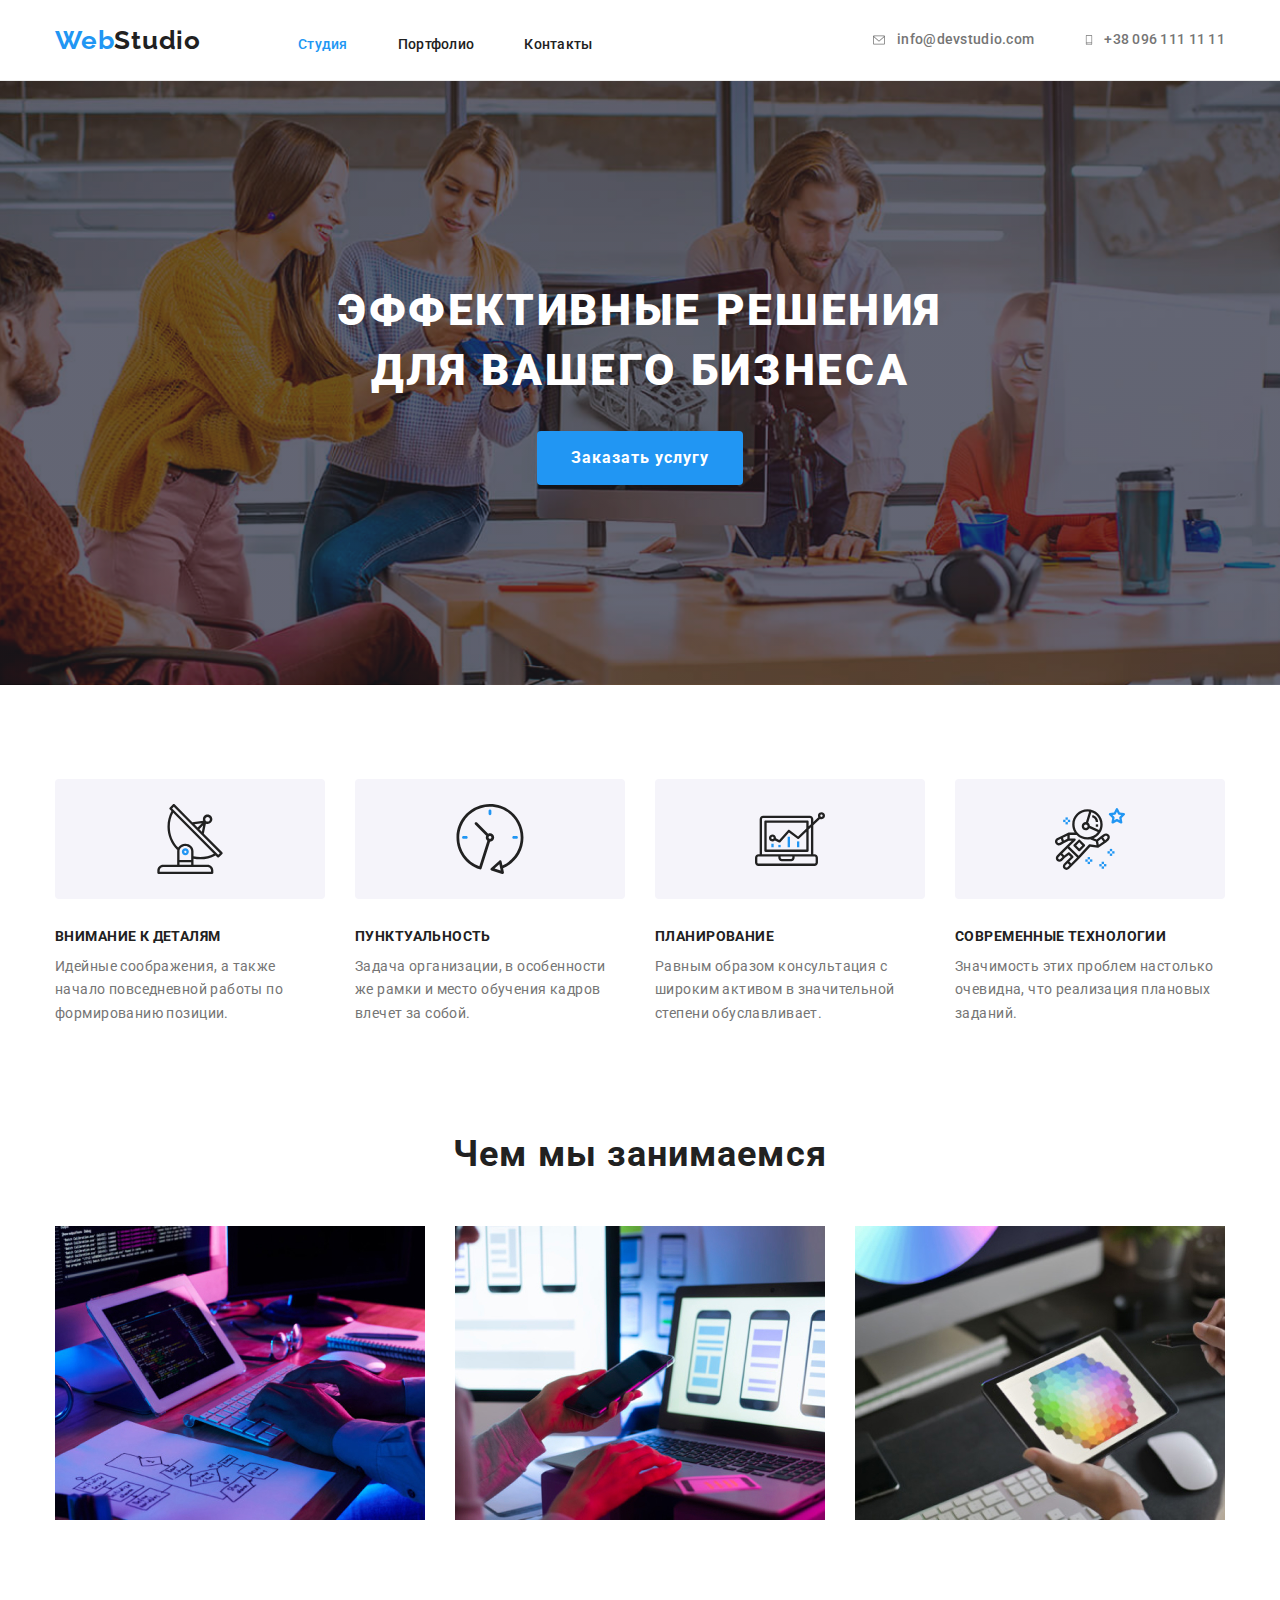
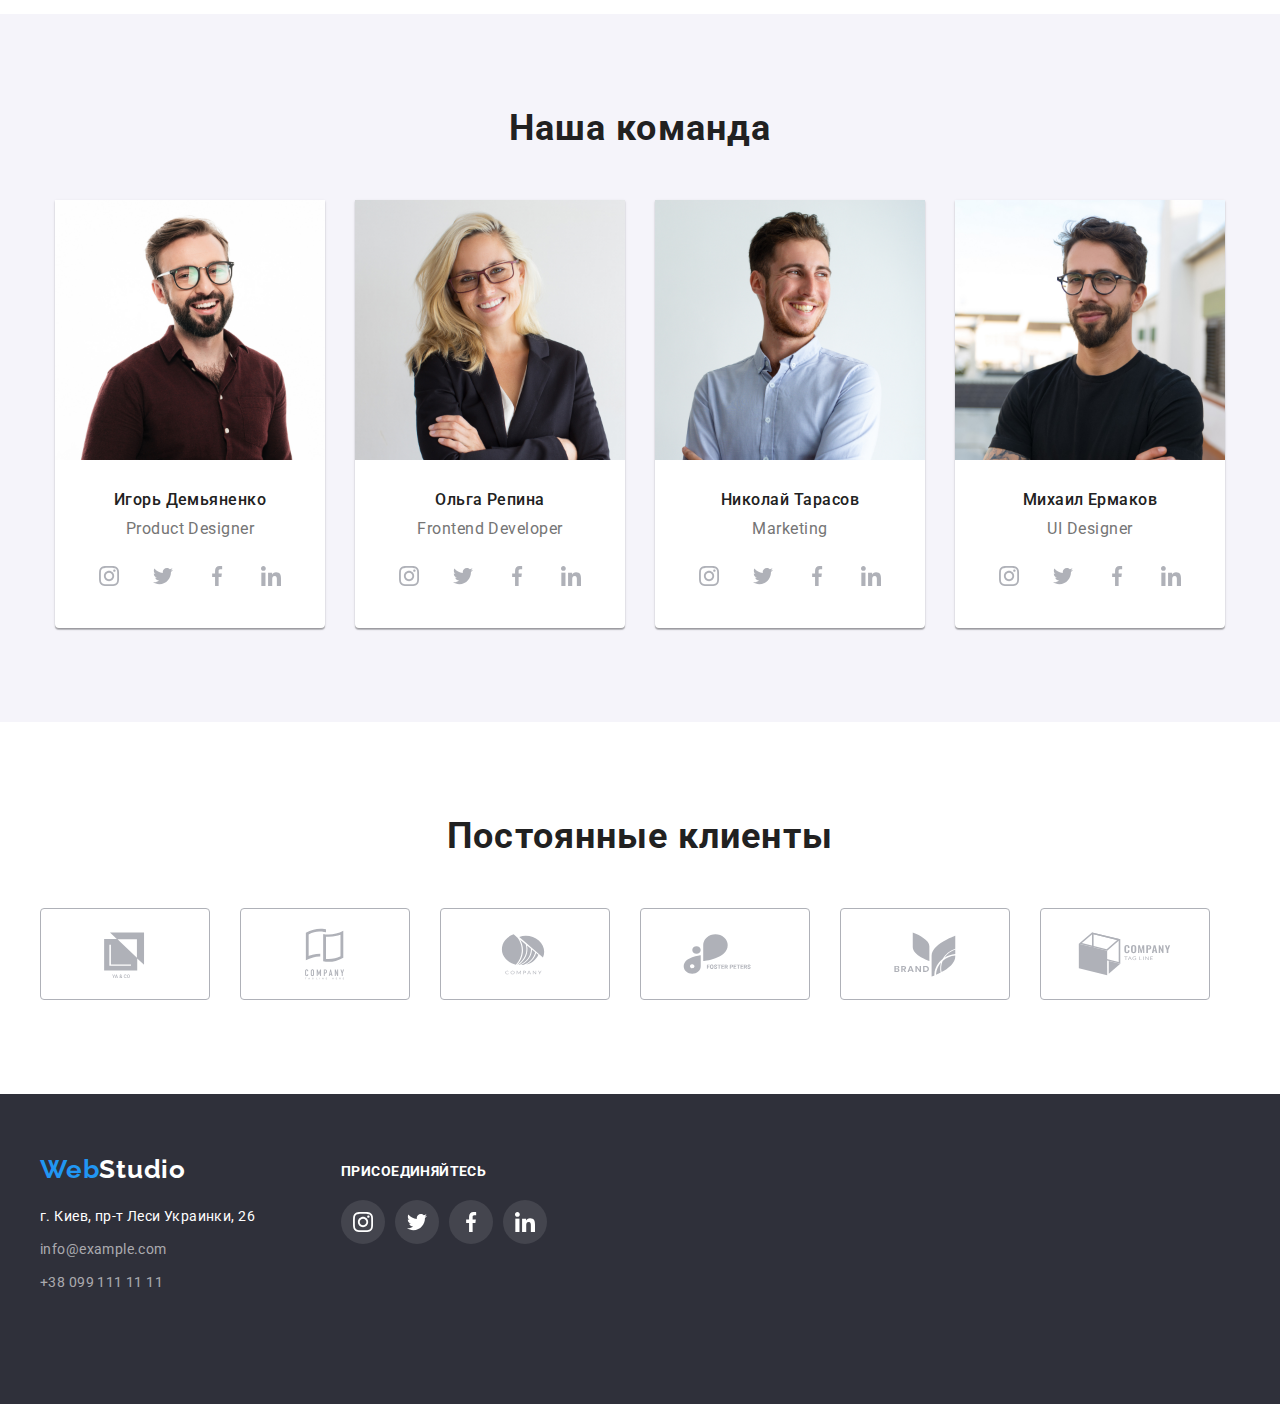
==== commit e9e4b609: "f" ====
--- a/index.html
+++ b/index.html
@@ -397,7 +397,7 @@
           <ul class="clients-list">
             <li class="list-item">
               <a class="link client" aria-label="client" href="">
-                <svg class="icon-client" viewBox="0 0 106 60">
+                <svg class="icon-client" width="106px" height="60px">
                   <use
                     href="./images/icon/icons.svg#icon-client1"
                     wight="106px"
@@ -407,7 +407,7 @@
             </li>
             <li class="list-item">
               <a class="link client" aria-label="client" href="">
-                <svg class="icon-client" width="106px" height="auto">
+                <svg class="icon-client" width="106px" height="60px">
                   <use href="./images/icon/icons.svg#icon-client2"></use>
                 </svg>
               </a>
--- a/css/styles.css
+++ b/css/styles.css
@@ -479,7 +479,6 @@
   border-color: var(--accent-color);
 }
 .icon-client {
-  height: 60px;
   fill: var(--social-color);
 }
 
